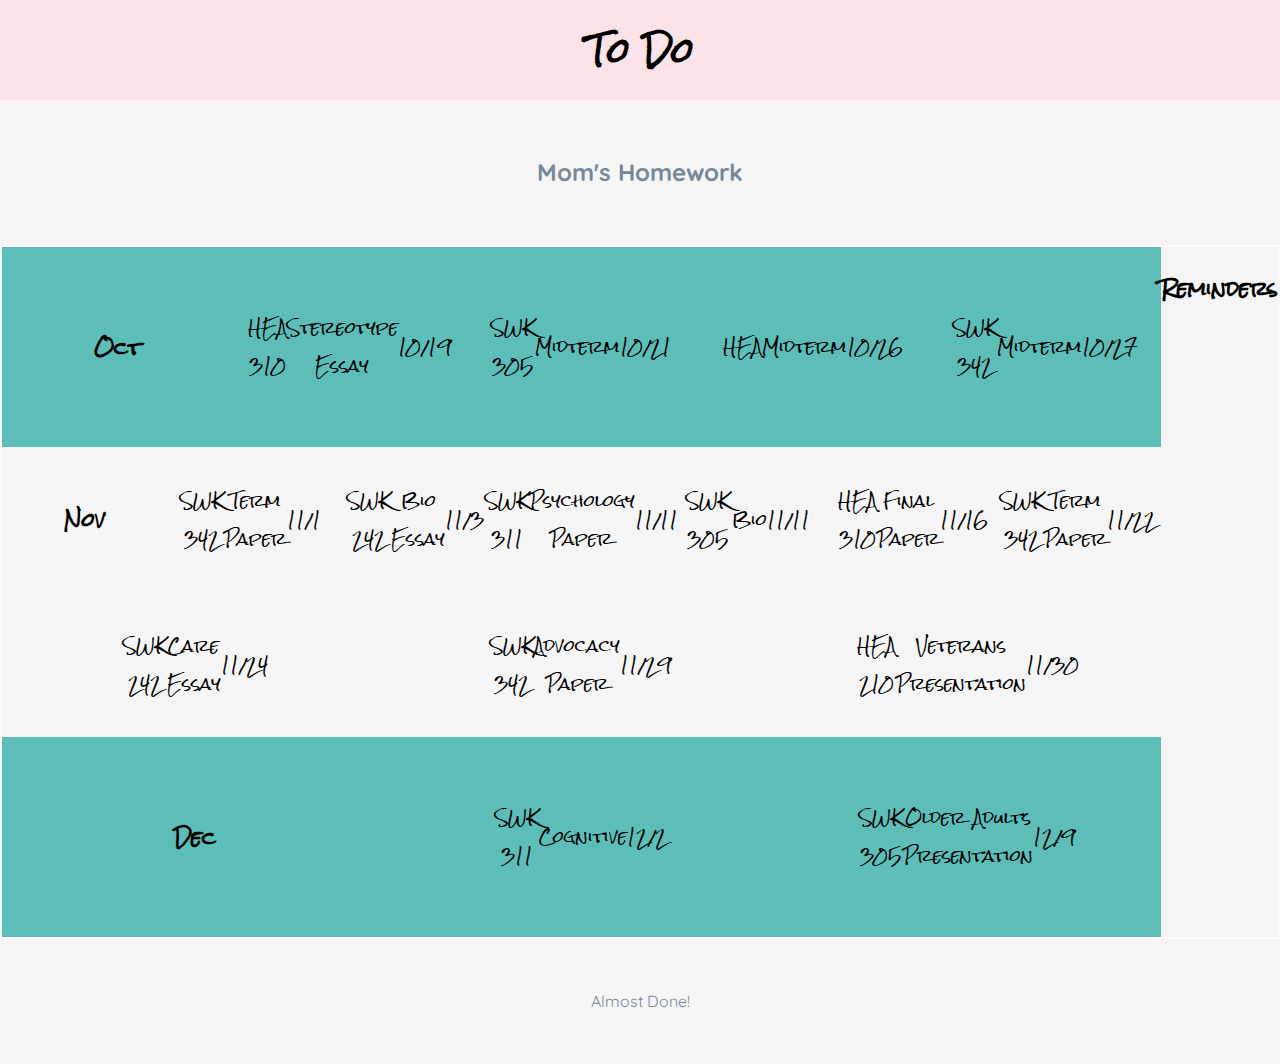
==== index.html @ cc5fa9db "change" ====
<!DOCTYPE html>
<html>
  <head>
    <title>To Do</title>
    <link href="todo.css" rel="stylesheet" type="text/css" />
    <link
      href="https://fonts.googleapis.com/css2?family=Rock+Salt&display=swap"
      rel="stylesheet"
    />
    <link
      href="https://fonts.googleapis.com/css2?family=Quicksand:wght@300&display=swap"
      rel="stylesheet"
    />
  </head>

  <body>
    <!--header-->
    <div id="header">
      <h1>To Do</h1>
      <h2 class="tagline">Mom's Homework</h2>
    </div>
    <!--container-->
    <div class="container">
      <!--To Do Section-->
      <div class="year">
        <div class="row secondary-background">
          <div class="month square">
            <h3>Oct</h3>
          </div>
          <div class="task square threeten">
            <p>HEA 310</p>
            <p>Stereotype Essay</p>
            <p>10/19</p>
          </div>
          <div class="task square threezerofive">
            <p>SWK 305</p>
            <p>Midterm</p>
            <p>10/21</p>
          </div>
          <div class="task square threeten">
            <p>HEA</p>
            <p>Midterm</p>
            <p>10/26</p>
          </div>
          <div class="task square threefourtwo">
            <p>SWK 342</p>
            <p>Midterm</p>
            <p>10/27</p>
          </div>
        </div>
        <div class="row">
          <div class="month square"><h3>Nov</h3></div>
          <div class="task square threefourtwo">
            <p>SWK 342</p>
            <p>Term Paper</p>
            <p>11/1</p>
          </div>
          <div class="task square twofourtwo">
            <p>SWK 242</p>
            <p>Bio Essay</p>
            <p>11/3</p>
          </div>
          <div class="task square threeoneone">
            <p>SWK 311</p>
            <p>Psychology Paper</p>
            <p>11/11</p>
          </div>
          <div class="task square threezerofive">
            <p>SWK 305</p>
            <p>Bio</p>
            <p>11/11</p>
          </div>
          <div class="task square threeten">
            <p>HEA 310</p>
            <p>Final Paper</p>
            <p>11/16</p>
          </div>
          <div class="task square threefourtwo">
            <p>SWK 342</p>
            <p>Term Paper</p>
            <p>11/22</p>
          </div>
          <div class="task square twofourtwo">
            <p>SWK 242</p>
            <p>Care Essay</p>
            <p>11/24</p>
          </div>
          <div class="task square threefourtwo">
            <p>SWK 342</p>
            <p>Advocacy Paper</p>
            <p>11/29</p>
          </div>
          <div class="task square threeten">
            <p>HEA 210</p>
            <p>Veterans Presentation</p>
            <p>11/30</p>
          </div>
        </div>
        <div class="row secondary-background">
          <div class="month square"><h3>Dec</h3></div>
          <div class="task square threeoneone">
            <p>SWK 311</p>
            <p>Cognitive</p>
            <p>12/2</p>
          </div>
          <div class="task square threezerofive">
            <p>SWK 305</p>
            <p>Older Adults Presentation</p>
            <p>12/9</p>
          </div>
        </div>
      </div>
      <!--Reminders Section-->
      <div class="reminders">
        <h3>Reminders</h3>
      </div>
    </div>
    <!--footer-->
    <footer>
      <span class="tagline">Almost Done!</span>
    </footer>
  </body>
</html>
---- todo.css ----
/*universal styles*/
body {
  margin: 0px;
  background-color: whitesmoke;
  font-family: "Rock Salt", cursive;
  text-align: center;
}
.secondary-background {
  background-color: #5cbdb9;
}
.tagline {
  font-family: "Quicksand", sans-serif;
  color: lightslategray;
  line-height: 125px;
}
/*Header*/
h1 {
  margin: 0;
  background-color: #fbe3e8;
  line-height: 100px;
}
h2 {
  margin: 10px;
}
/* App Container*/
.container {
  border: 2px solid Snow;
  display: flex;
}
/*To Do*/
.year {
  display: inline-flex;
  flex-grow: 3;
  flex-direction: column;
}
.row {
  min-height: 200px;
  display: flex;
  flex-wrap: wrap;
  justify-content: space-around;
  align-items: center;
}
.square {
  width: 125px;
  height: 125px;
  padding: 10px;
  display: flex;
  justify-content: center;
  align-items: center;
}
.month .square {
  background-color: #fbe3e8;
  border: 1px solid white;
}
.task .square {
  border: 1px solid white;
}
.task .square .threeten {
  background-color: cornflowerblue;
}
.task .square .threezerofive {
  background-color: cornsilk;
}
.task .square .threefourtwo {
  background-color: #dda0dd;
}
.task .square .twofourtwo {
  background-color: seagreen;
}
.task .square .threeoneone {
  background-color: goldenrod;
}
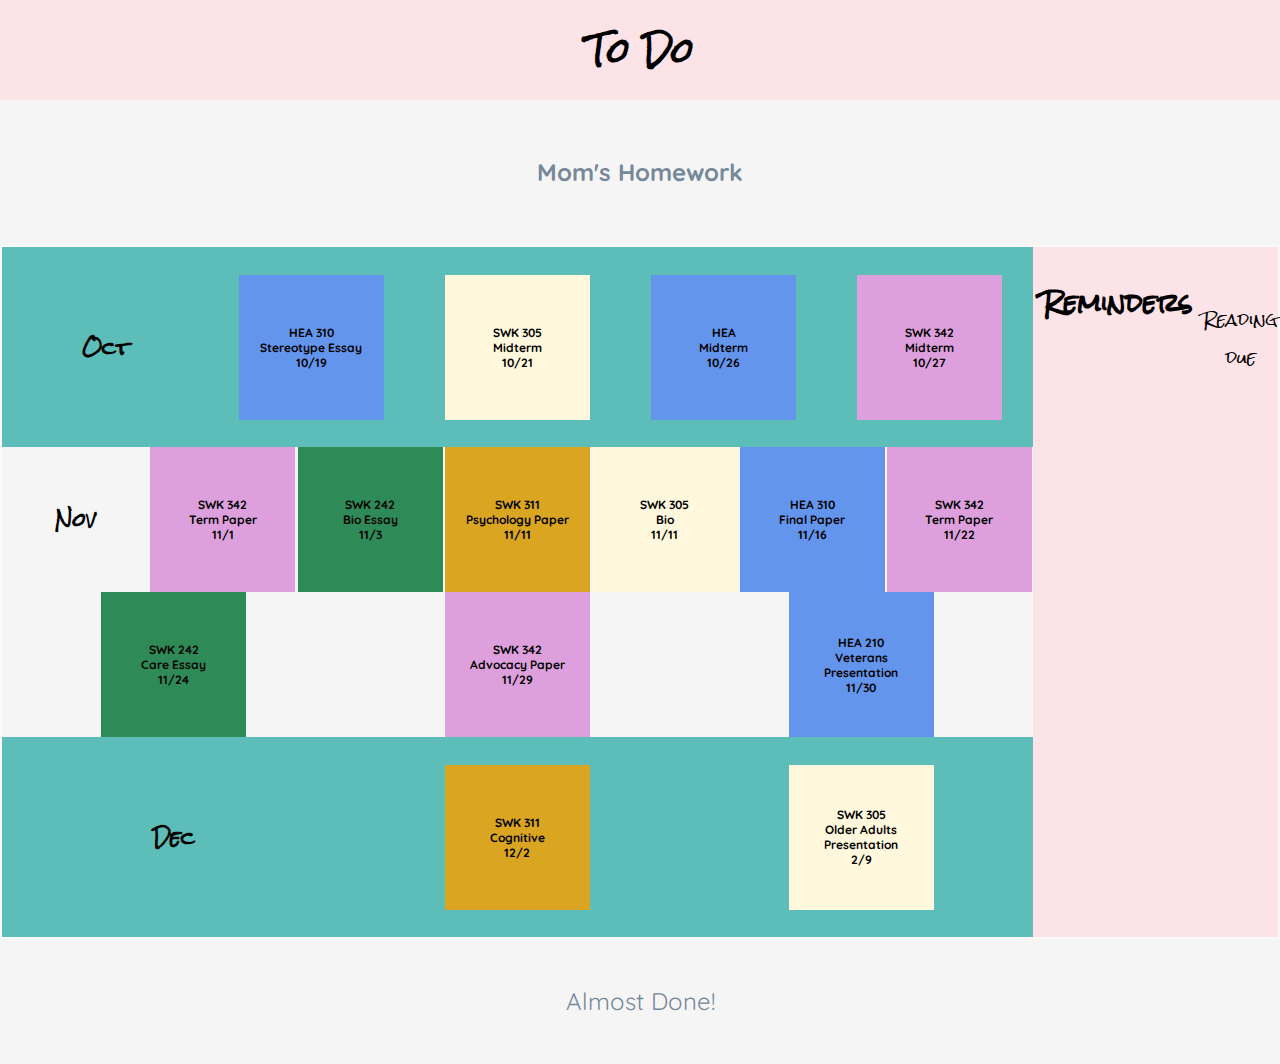
==== commit 43b35d55: "finsih" ====
--- a/index.html
+++ b/index.html
@@ -28,91 +28,123 @@
             <h3>Oct</h3>
           </div>
           <div class="task square threeten">
-            <p>HEA 310</p>
-            <p>Stereotype Essay</p>
-            <p>10/19</p>
+            <p>
+              HEA 310<br />
+              Stereotype Essay<br />
+              10/19
+            </p>
           </div>
           <div class="task square threezerofive">
-            <p>SWK 305</p>
-            <p>Midterm</p>
-            <p>10/21</p>
+            <p>
+              SWK 305<br />
+              Midterm<br />
+              10/21
+            </p>
           </div>
           <div class="task square threeten">
-            <p>HEA</p>
-            <p>Midterm</p>
-            <p>10/26</p>
+            <p>
+              HEA<br />
+              Midterm<br />
+              10/26
+            </p>
           </div>
           <div class="task square threefourtwo">
-            <p>SWK 342</p>
-            <p>Midterm</p>
-            <p>10/27</p>
+            <p>
+              SWK 342<br />
+              Midterm<br />
+              10/27
+            </p>
           </div>
         </div>
         <div class="row">
           <div class="month square"><h3>Nov</h3></div>
           <div class="task square threefourtwo">
-            <p>SWK 342</p>
-            <p>Term Paper</p>
-            <p>11/1</p>
+            <p>
+              SWK 342<br />
+
+              Term Paper<br />
+              11/1
+            </p>
           </div>
           <div class="task square twofourtwo">
-            <p>SWK 242</p>
-            <p>Bio Essay</p>
-            <p>11/3</p>
+            <p>
+              SWK 242<br />
+              Bio Essay<br />
+              11/3
+            </p>
           </div>
           <div class="task square threeoneone">
-            <p>SWK 311</p>
-            <p>Psychology Paper</p>
-            <p>11/11</p>
+            <p>
+              SWK 311<br />
+              Psychology Paper<br />
+              11/11
+            </p>
           </div>
           <div class="task square threezerofive">
-            <p>SWK 305</p>
-            <p>Bio</p>
-            <p>11/11</p>
+            <p>
+              SWK 305<br />
+              Bio<br />
+              11/11
+            </p>
           </div>
           <div class="task square threeten">
-            <p>HEA 310</p>
-            <p>Final Paper</p>
-            <p>11/16</p>
+            <p>
+              HEA 310<br />
+              Final Paper<br />
+              11/16
+            </p>
           </div>
           <div class="task square threefourtwo">
-            <p>SWK 342</p>
-            <p>Term Paper</p>
-            <p>11/22</p>
+            <p>
+              SWK 342<br />
+              Term Paper<br />
+              11/22
+            </p>
           </div>
           <div class="task square twofourtwo">
-            <p>SWK 242</p>
-            <p>Care Essay</p>
-            <p>11/24</p>
+            <p>
+              SWK 242<br />
+              Care Essay<br />
+              11/24
+            </p>
           </div>
           <div class="task square threefourtwo">
-            <p>SWK 342</p>
-            <p>Advocacy Paper</p>
-            <p>11/29</p>
+            <p>
+              SWK 342<br />
+              Advocacy Paper<br />
+              11/29
+            </p>
           </div>
           <div class="task square threeten">
-            <p>HEA 210</p>
-            <p>Veterans Presentation</p>
-            <p>11/30</p>
+            <p>
+              HEA 210<br />
+              Veterans Presentation<br />
+              11/30
+            </p>
           </div>
         </div>
         <div class="row secondary-background">
           <div class="month square"><h3>Dec</h3></div>
           <div class="task square threeoneone">
-            <p>SWK 311</p>
-            <p>Cognitive</p>
-            <p>12/2</p>
+            <p>
+              SWK 311<br />
+              Cognitive<br />
+              12/2
+            </p>
           </div>
           <div class="task square threezerofive">
-            <p>SWK 305</p>
-            <p>Older Adults Presentation</p>
-            <p>12/9</p>
+            <p>
+              SWK 305<br />
+              Older Adults Presentation<br />
+              2/9
+            </p>
           </div>
         </div>
       </div>
       <!--Reminders Section-->
       <div class="reminders">
         <h3>Reminders</h3>
+        <p><br />Reading due</p>
       </div>
     </div>
     <!--footer-->
--- a/todo.css
+++ b/todo.css
@@ -5,6 +5,7 @@
   font-family: "Rock Salt", cursive;
   text-align: center;
 }
+
 .secondary-background {
   background-color: #5cbdb9;
 }
@@ -13,6 +14,7 @@
   color: lightslategray;
   line-height: 125px;
 }
+
 /*Header*/
 h1 {
   margin: 0;
@@ -55,18 +57,43 @@
 .task .square {
   border: 1px solid white;
 }
-.task .square .threeten {
+.threeten {
   background-color: cornflowerblue;
 }
-.task .square .threezerofive {
+.threezerofive {
   background-color: cornsilk;
 }
-.task .square .threefourtwo {
+.threefourtwo {
   background-color: #dda0dd;
 }
-.task .square .twofourtwo {
+.twofourtwo {
   background-color: seagreen;
 }
-.task .square .threeoneone {
+.threeoneone {
   background-color: goldenrod;
 }
+.task p {
+  font-family: "Quicksand", sans-serif;
+  font-weight: 700;
+  font-size: 12px;
+}
+/* Reminders */
+.reminders {
+  background-color: #fbe3e8;
+  display: inline-flex;
+  flex-grow: 2;
+}
+.reminders h3 {
+  width: 100%;
+  margin: 10px;
+  color: black;
+  line-height: 90px;
+  font-size: 24px;
+}
+/* Footer */
+footer {
+  font-size: 24px;
+}
+.reminders p {
+  display: flex;
+}
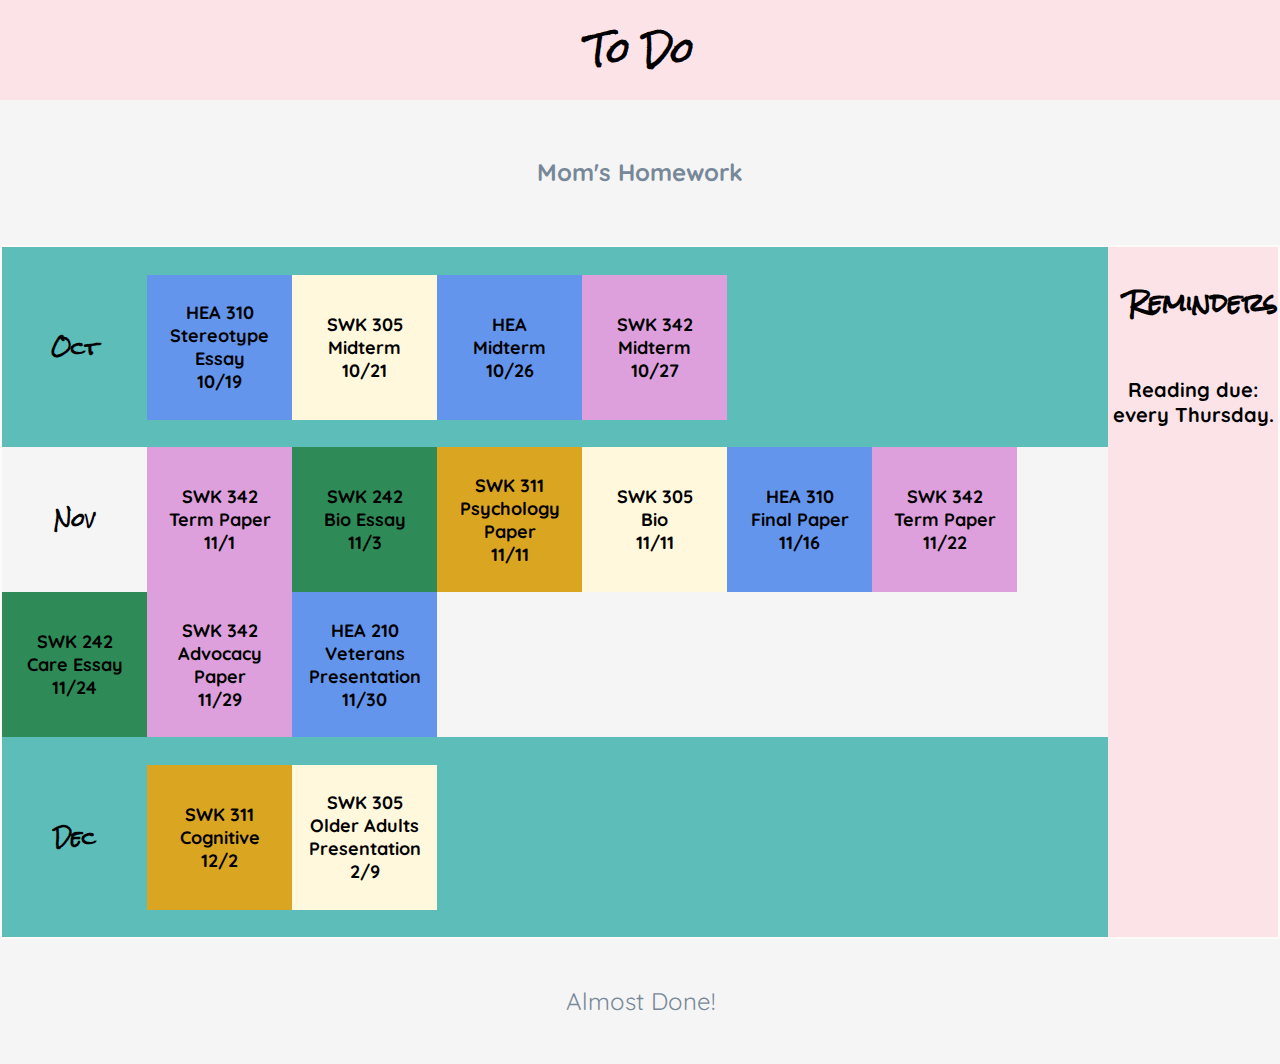
==== commit cdc8272d: "good" ====
--- a/index.html
+++ b/index.html
@@ -144,7 +144,10 @@
       <!--Reminders Section-->
       <div class="reminders">
         <h3>Reminders</h3>
-        <p><br />Reading due</p>
+        <p>
+          Reading due: <br />
+          every Thursday.
+        </p>
       </div>
     </div>
     <!--footer-->
--- a/todo.css
+++ b/todo.css
@@ -40,6 +40,7 @@
   display: flex;
   flex-wrap: wrap;
   justify-content: space-around;
+  justify-content: flex-start;
   align-items: center;
 }
 .square {
@@ -75,13 +76,14 @@
 .task p {
   font-family: "Quicksand", sans-serif;
   font-weight: 700;
-  font-size: 12px;
+  font-size: 18px;
 }
 /* Reminders */
 .reminders {
   background-color: #fbe3e8;
   display: inline-flex;
   flex-grow: 2;
+  flex-direction: column;
 }
 .reminders h3 {
   width: 100%;
@@ -90,10 +92,12 @@
   line-height: 90px;
   font-size: 24px;
 }
+.reminders p {
+  font-family: "Quicksand", sans-serif;
+  font-weight: bold;
+  font-size: 20px;
+}
 /* Footer */
 footer {
   font-size: 24px;
 }
-.reminders p {
-  display: flex;
-}
